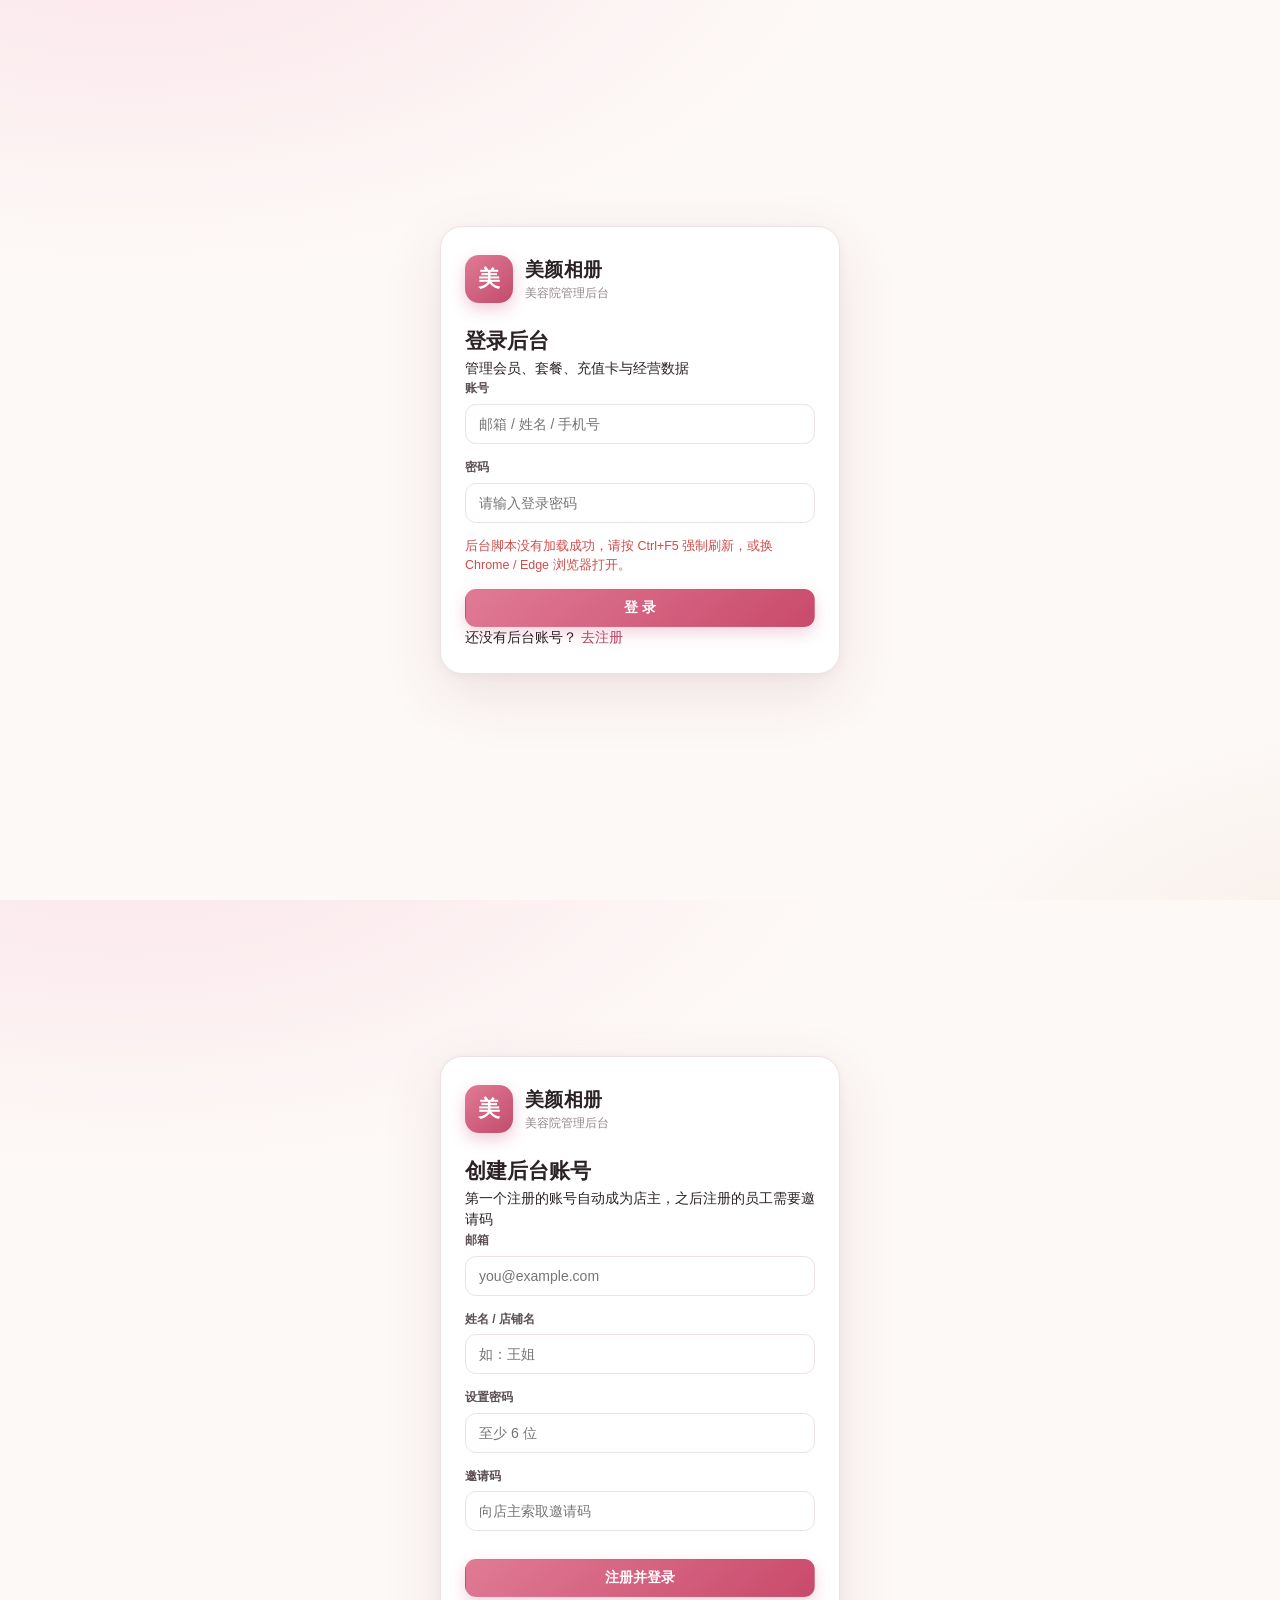
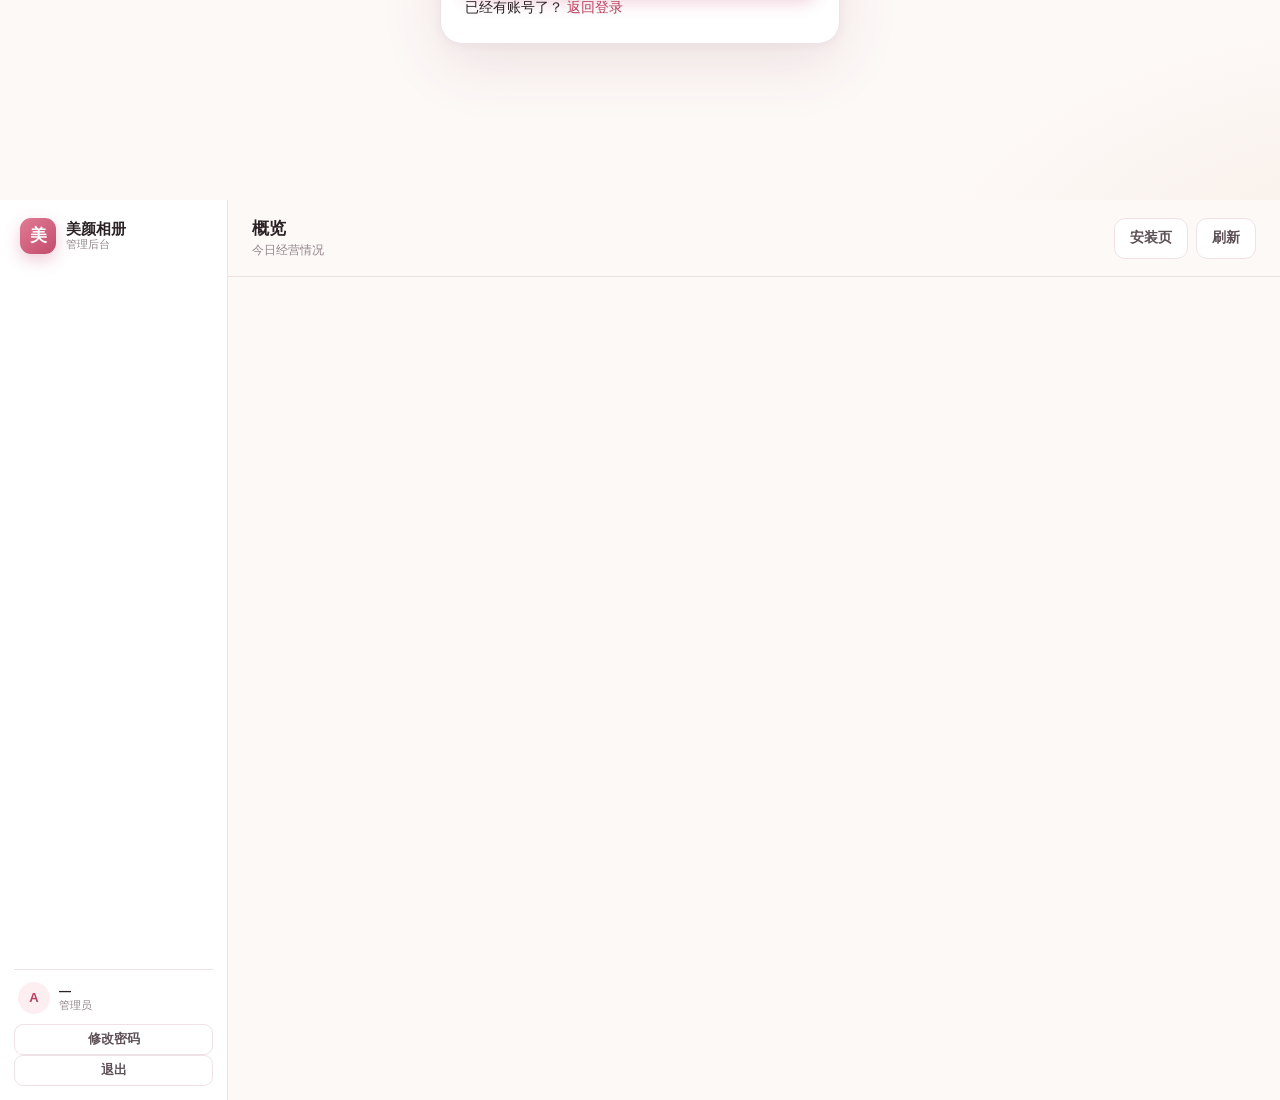
==== server/admin/index.html @ 5f528ef4 "美颜相册 iOS 源码 2026-11-10 02:32" ====
<!DOCTYPE html>
<html lang="zh-CN">
<head>
<meta charset="utf-8">
<meta name="viewport" content="width=device-width, initial-scale=1, viewport-fit=cover">
<meta name="theme-color" content="#fdf9f7">
<meta http-equiv="Cache-Control" content="no-cache, no-store, must-revalidate">
<meta http-equiv="Pragma" content="no-cache">
<meta http-equiv="Expires" content="0">
<title>美颜相册 · 美容院管理后台</title>
<link rel="icon" href="/dl/icon-57.png">
<link rel="stylesheet" href="/admin/css/app.css?v=20261110">
</head>
<body>

<!-- ========== 登录 ========== -->
<div id="authView" class="auth-wrap">
  <div class="auth-card">
    <div class="auth-brand">
      <div class="logo">美</div>
      <div>
        <h1 id="authShopName">美颜相册</h1>
        <p>美容院管理后台</p>
      </div>
    </div>

    <div class="auth-head">
      <h2 class="auth-title">登录后台</h2>
      <p class="auth-sub">管理会员、套餐、充值卡与经营数据</p>
    </div>

    <form id="loginForm" class="auth-form" novalidate>
      <label class="field">
        <span>账号</span>
        <input type="text" id="loginEmail" autocomplete="username" inputmode="email" placeholder="邮箱 / 姓名 / 手机号" required>
      </label>
      <label class="field">
        <span>密码</span>
        <input type="password" id="loginPassword" autocomplete="current-password" placeholder="请输入登录密码" required>
      </label>
      <div class="auth-msg" id="loginMsg"></div>
      <button class="btn primary block lg" type="submit" id="loginBtn">登 录</button>
    </form>

    <div class="auth-foot">
      <span>还没有后台账号？</span>
      <a href="#register" id="toSignup">去注册</a>
    </div>
  </div>
</div>

<!-- ========== 注册（独立页面） ========== -->
<div id="signupView" class="auth-wrap" hidden>
  <div class="auth-card">
    <div class="auth-brand">
      <div class="logo">美</div>
      <div>
        <h1 id="authShopName2">美颜相册</h1>
        <p>美容院管理后台</p>
      </div>
    </div>

    <div class="auth-head">
      <h2 class="auth-title">创建后台账号</h2>
      <p class="auth-sub">第一个注册的账号自动成为店主，之后注册的员工需要邀请码</p>
    </div>

    <form id="signupForm" class="auth-form" novalidate>
      <label class="field">
        <span>邮箱</span>
        <input type="email" id="suEmail" autocomplete="username" placeholder="you@example.com" required>
      </label>
      <label class="field">
        <span>姓名 / 店铺名</span>
        <input type="text" id="suName" placeholder="如：王姐" autocomplete="organization">
      </label>
      <label class="field">
        <span>设置密码</span>
        <input type="password" id="suPassword" autocomplete="new-password" placeholder="至少 6 位" required>
      </label>
      <label class="field" id="inviteField" hidden>
        <span>邀请码</span>
        <input type="text" id="suInvite" placeholder="向店主索取邀请码">
      </label>
      <div class="auth-msg" id="suMsg"></div>
      <button class="btn primary block lg" type="submit" id="suBtn">注册并登录</button>
    </form>

    <div class="auth-foot">
      <span>已经有账号了？</span>
      <a href="#login" id="toLogin">返回登录</a>
    </div>
  </div>
</div>

<!-- ========== 控制台 ========== -->
<div id="appView" class="app" hidden>
  <aside class="sidebar" id="sidebar">
    <div class="side-brand">
      <div class="logo sm">美</div>
      <div class="side-brand-text">
        <strong id="sideShopName">美颜相册</strong>
        <span>管理后台</span>
      </div>
    </div>
    <nav class="nav" id="nav"></nav>
    <div class="side-foot">
      <div class="side-user">
        <div class="avatar" id="userAvatar">A</div>
        <div class="side-user-text">
          <strong id="userEmail">—</strong>
          <span id="userRole">管理员</span>
        </div>
      </div>
      <div class="side-foot-btns">
        <button class="btn ghost block sm" id="pwdBtn">修改密码</button>
        <button class="btn ghost block sm" id="logoutBtn">退出</button>
      </div>
    </div>
  </aside>

  <main class="main">
    <header class="topbar">
      <button class="icon-btn only-mobile" id="menuBtn" aria-label="菜单">☰</button>
      <div class="topbar-title">
        <h2 id="pageTitle">概览</h2>
        <p id="pageSub">今日经营情况</p>
      </div>
      <div class="topbar-actions">
        <a class="btn ghost" href="/" target="_blank">安装页</a>
        <button class="btn ghost" id="refreshBtn">刷新</button>
      </div>
    </header>
    <div class="view" id="view"></div>
  </main>
</div>

<div class="modal-root" id="modalRoot"></div>
<div class="toast-root" id="toastRoot"></div>

<noscript>
  <div style="position:fixed;inset:0;z-index:99999;background:#fff;color:#333;padding:40px;font:16px/1.8 -apple-system,'PingFang SC',sans-serif">
    浏览器把 JavaScript 关掉了，后台无法运行。请在浏览器设置里允许本网站运行 JavaScript 后刷新。
  </div>
</noscript>

<script>
/* 兜底：脚本加载/运行异常时，把原因直接显示在登录框里，避免“点了没反应” */
(function () {
  function say(t) {
    var el = document.getElementById('loginMsg');
    if (el) el.textContent = t;
  }
  window.addEventListener('error', function (e) {
    if (e && e.target && e.target.tagName === 'SCRIPT') {
      say('脚本加载失败（' + (e.target.src || '') + '），请强制刷新 Ctrl+F5');
      return;
    }
    say('页面出错：' + ((e && e.message) || '未知错误') + '，请强制刷新 Ctrl+F5');
  }, true);
  window.addEventListener('unhandledrejection', function (e) {
    var r = e && e.reason;
    say('请求出错：' + ((r && r.message) || r || '未知错误'));
  });
  window.addEventListener('load', function () {
    if (typeof window.API !== 'object') {
      say('后台脚本没有加载成功，请按 Ctrl+F5 强制刷新，或换 Chrome / Edge 浏览器打开。');
    }
  });
})();
</script>

<script src="/admin/js/api.js?v=20261110"></script>
<script src="/admin/js/schema.js?v=20261110"></script>
<script src="/admin/js/ui.js?v=20261110"></script>
<script src="/admin/js/crud.js?v=20261110"></script>
<script src="/admin/js/app.js?v=20261110"></script>
</body>
</html>
---- admin/css/app.css ----
:root{
  --rose:#d95c7a;
  --rose-deep:#b8405e;
  --rose-light:#fdeef2;
  --cream:#fdf9f7;
  --card:#ffffff;
  --ink:#2b2226;
  --ink-soft:#5c4f55;
  --muted:#94868c;
  --line:#eee2e6;
  --ok:#2f9e6b;
  --ok-bg:#e8f7ef;
  --warn:#c9862a;
  --warn-bg:#fdf3e2;
  --bad:#cf4b4b;
  --bad-bg:#fdeceb;
  --radius:14px;
  --shadow:0 2px 10px rgba(90,50,65,.06), 0 8px 30px rgba(90,50,65,.05);
}

*{box-sizing:border-box;-webkit-tap-highlight-color:transparent}
html,body{margin:0;padding:0;height:100%}
body{
  font-family:-apple-system,BlinkMacSystemFont,"PingFang SC","Hiragino Sans GB","Microsoft YaHei",sans-serif;
  background:var(--cream);color:var(--ink);font-size:14px;line-height:1.55;
  -webkit-font-smoothing:antialiased;
}
button,input,select,textarea{font-family:inherit;font-size:inherit;color:inherit}
h1,h2,h3,h4,p{margin:0}
a{color:var(--rose-deep);text-decoration:none}

/* ---------- 登录 ---------- */
.auth-wrap{
  min-height:100%;display:flex;align-items:center;justify-content:center;padding:24px 16px;
  background:radial-gradient(1200px 600px at 10% -10%, #fbe4ea 0%, transparent 60%),
             radial-gradient(900px 500px at 110% 110%, #f6ece4 0%, transparent 55%), var(--cream);
}
.auth-card{
  width:100%;max-width:400px;background:var(--card);border-radius:22px;padding:28px 24px 24px;
  box-shadow:0 20px 60px rgba(120,60,80,.12), 0 2px 8px rgba(120,60,80,.06);
  border:1px solid var(--line);
}
.auth-brand{display:flex;align-items:center;gap:12px;margin-bottom:22px}
.logo{
  width:48px;height:48px;border-radius:14px;flex:0 0 auto;
  background:linear-gradient(140deg,#e07b95,#c34b6c);color:#fff;
  display:flex;align-items:center;justify-content:center;font-size:22px;font-weight:700;
  box-shadow:0 6px 16px rgba(195,75,108,.28);
}
.logo.sm{width:36px;height:36px;border-radius:11px;font-size:17px}
.auth-brand h1{font-size:19px;font-weight:700;letter-spacing:.3px}
.auth-brand p{font-size:12px;color:var(--muted)}
.auth-tabs{display:flex;gap:6px;background:#f7f1f3;border-radius:12px;padding:4px;margin-bottom:18px}
.auth-tab{
  flex:1;border:0;background:transparent;padding:9px 0;border-radius:9px;cursor:pointer;
  font-weight:600;color:var(--ink-soft);transition:.18s;
}
.auth-tab.active{background:#fff;color:var(--rose-deep);box-shadow:0 2px 8px rgba(120,60,80,.1)}
.auth-form{display:flex;flex-direction:column;gap:14px}
.field{display:flex;flex-direction:column;gap:6px}
.field > span{font-size:12px;font-weight:600;color:var(--ink-soft)}
.field input,.field select,.field textarea{
  width:100%;padding:11px 13px;border:1px solid var(--line);border-radius:11px;background:#fff;
  outline:none;transition:.16s;
}
.field input:focus,.field select:focus,.field textarea:focus{
  border-color:var(--rose);box-shadow:0 0 0 3px rgba(217,92,122,.12);
}
.field textarea{min-height:84px;resize:vertical}
.row-inline{display:flex;gap:8px}
.row-inline input{flex:1}
.auth-msg{font-size:12.5px;color:var(--bad);min-height:0}
.auth-msg.ok{color:var(--ok)}
.auth-tip{font-size:11.5px;color:var(--muted);line-height:1.6}

/* ---------- 按钮 ---------- */
.btn{
  border:1px solid transparent;border-radius:11px;padding:9px 15px;cursor:pointer;
  font-weight:600;font-size:13.5px;transition:.16s;white-space:nowrap;
  background:#f4eef0;color:var(--ink-soft);
}
.btn:hover{filter:brightness(.98)}
.btn:active{transform:translateY(1px)}
.btn.primary{background:linear-gradient(140deg,#e07b95,#c94a6b);color:#fff;box-shadow:0 6px 16px rgba(201,74,107,.24)}
.btn.ghost{background:#fff;border-color:var(--line);color:var(--ink-soft)}
.btn.ghost:hover{border-color:#e3cdd4;color:var(--rose-deep)}
.btn.danger{background:var(--bad-bg);color:var(--bad)}
.btn.sm{padding:6px 11px;font-size:12.5px;border-radius:9px}
.btn.block{width:100%;display:block}
.btn:disabled{opacity:.55;cursor:not-allowed}
.icon-btn{
  border:1px solid var(--line);background:#fff;border-radius:10px;width:36px;height:36px;
  display:inline-flex;align-items:center;justify-content:center;cursor:pointer;font-size:16px;color:var(--ink-soft);
}

/* ---------- 布局 ---------- */
.app{display:flex;height:100%;overflow:hidden}
.sidebar{
  width:228px;flex:0 0 228px;background:#fff;border-right:1px solid var(--line);
  display:flex;flex-direction:column;padding:18px 14px 14px;
}
.side-brand{display:flex;align-items:center;gap:10px;padding:0 6px 18px}
.side-brand-text{display:flex;flex-direction:column;line-height:1.25;min-width:0}
.side-brand-text strong{font-size:14.5px;white-space:nowrap;overflow:hidden;text-overflow:ellipsis}
.side-brand-text span{font-size:11px;color:var(--muted)}
.nav{flex:1;overflow-y:auto;display:flex;flex-direction:column;gap:2px;margin:0 -4px;padding:0 4px}
.nav-item{
  display:flex;align-items:center;gap:10px;padding:9px 11px;border-radius:10px;cursor:pointer;
  color:var(--ink-soft);font-size:13.5px;font-weight:500;border:0;background:transparent;text-align:left;width:100%;
}
.nav-item:hover{background:#faf4f6}
.nav-item.active{background:var(--rose-light);color:var(--rose-deep);font-weight:700}
.nav-item .ico{width:18px;text-align:center;font-size:14px;opacity:.85}
.nav-group{font-size:10.5px;color:var(--muted);padding:14px 11px 5px;letter-spacing:.6px;font-weight:700}
.side-foot{border-top:1px solid var(--line);padding-top:12px;display:flex;flex-direction:column;gap:10px}
.side-user{display:flex;align-items:center;gap:9px;padding:0 4px;min-width:0}
.avatar{
  width:32px;height:32px;border-radius:50%;background:var(--rose-light);color:var(--rose-deep);
  display:flex;align-items:center;justify-content:center;font-weight:700;font-size:13px;flex:0 0 auto;
}
.side-user-text{display:flex;flex-direction:column;line-height:1.25;min-width:0}
.side-user-text strong{font-size:12px;white-space:nowrap;overflow:hidden;text-overflow:ellipsis}
.side-user-text span{font-size:10.5px;color:var(--muted)}

.main{flex:1;display:flex;flex-direction:column;min-width:0;height:100%}
.topbar{
  display:flex;align-items:center;gap:14px;padding:16px 24px;background:rgba(253,249,247,.9);
  border-bottom:1px solid var(--line);backdrop-filter:blur(8px);position:sticky;top:0;z-index:5;
}
.topbar-title{flex:1;min-width:0}
.topbar-title h2{font-size:17px;font-weight:700}
.topbar-title p{font-size:11.5px;color:var(--muted)}
.topbar-actions{display:flex;gap:8px}
.only-mobile{display:none}
.view{flex:1;overflow-y:auto;padding:20px 24px 40px}

/* ---------- 通用块 ---------- */
.grid{display:grid;gap:14px}
.g4{grid-template-columns:repeat(4,1fr)}
.g3{grid-template-columns:repeat(3,1fr)}
.g2{grid-template-columns:repeat(2,1fr)}
.card{background:var(--card);border:1px solid var(--line);border-radius:var(--radius);padding:16px 18px;box-shadow:var(--shadow)}
.stat{display:flex;flex-direction:column;gap:5px}
.stat .k{font-size:11.5px;color:var(--muted);font-weight:600}
.stat .v{font-size:24px;font-weight:800;letter-spacing:-.5px;font-variant-numeric:tabular-nums}
.stat .d{font-size:11px;color:var(--muted)}
.stat .v.rose{color:var(--rose-deep)}
.stat .v.ok{color:var(--ok)}
.stat .v.bad{color:var(--bad)}

.section-head{display:flex;align-items:center;gap:10px;margin:24px 0 12px}
.section-head h3{font-size:14.5px;font-weight:700}
.section-head .sp{flex:1}

.toolbar{display:flex;gap:8px;align-items:center;margin-bottom:12px;flex-wrap:wrap}
.search{
  flex:1;min-width:160px;max-width:320px;padding:9px 12px;border:1px solid var(--line);
  border-radius:10px;background:#fff;outline:none;
}
.search:focus{border-color:var(--rose);box-shadow:0 0 0 3px rgba(217,92,122,.12)}

table{width:100%;border-collapse:collapse;font-size:13px}
thead th{
  text-align:left;font-size:11.5px;color:var(--muted);font-weight:700;padding:9px 10px;
  border-bottom:1px solid var(--line);white-space:nowrap;
}
tbody td{padding:11px 10px;border-bottom:1px solid #f7f1f3;vertical-align:middle}
tbody tr:hover{background:#fdf8fa}
tbody tr:last-child td{border-bottom:0}
.td-main{font-weight:600}
.td-sub{font-size:11.5px;color:var(--muted)}
.td-actions{text-align:right;white-space:nowrap}
.empty{text-align:center;color:var(--muted);padding:40px 0;font-size:13px}
.empty .big{font-size:30px;display:block;margin-bottom:8px;opacity:.35}

.badge{display:inline-flex;align-items:center;gap:4px;padding:2px 8px;border-radius:20px;font-size:11px;font-weight:700}
.badge.ok{background:var(--ok-bg);color:var(--ok)}
.badge.warn{background:var(--warn-bg);color:var(--warn)}
.badge.bad{background:var(--bad-bg);color:var(--bad)}
.badge.info{background:var(--rose-light);color:var(--rose-deep)}
.badge.gray{background:#f2eef0;color:var(--muted)}

.thumb{width:42px;height:42px;border-radius:9px;object-fit:cover;background:#f4eef0;display:block}
.chip{display:inline-block;padding:2px 8px;border-radius:20px;background:#f6f0f2;font-size:11px;color:var(--ink-soft);margin:2px 4px 2px 0}

/* ---------- 弹窗 ---------- */
.modal-root{position:fixed;inset:0;pointer-events:none;z-index:100}
.modal-mask{
  position:fixed;inset:0;background:rgba(45,30,36,.4);display:flex;align-items:center;justify-content:center;
  padding:20px;pointer-events:auto;animation:fade .16s ease;
}
@keyframes fade{from{opacity:0}to{opacity:1}}
@keyframes pop{from{opacity:0;transform:translateY(10px) scale(.985)}to{opacity:1;transform:none}}
.modal{
  background:#fff;border-radius:18px;width:100%;max-width:520px;max-height:88vh;display:flex;flex-direction:column;
  box-shadow:0 30px 80px rgba(60,30,45,.25);animation:pop .18s ease;
}
.modal.wide{max-width:760px}
.modal-head{display:flex;align-items:center;padding:16px 20px;border-bottom:1px solid var(--line)}
.modal-head h3{flex:1;font-size:15px;font-weight:700}
.modal-body{padding:18px 20px;overflow-y:auto;display:flex;flex-direction:column;gap:14px}
.modal-foot{display:flex;gap:8px;justify-content:flex-end;padding:14px 20px;border-top:1px solid var(--line)}

/* ---------- Toast ---------- */
.toast-root{position:fixed;left:50%;bottom:28px;transform:translateX(-50%);z-index:200;display:flex;flex-direction:column;gap:8px;align-items:center;pointer-events:none}
.toast{
  background:#2b2226;color:#fff;padding:10px 18px;border-radius:22px;font-size:13px;
  box-shadow:0 10px 30px rgba(0,0,0,.2);animation:pop .18s ease;max-width:80vw;
}
.toast.ok{background:#2f7a55}
.toast.bad{background:#b13b3b}

/* ---------- 套餐卡 ---------- */
.pkg-grid{display:grid;grid-template-columns:repeat(auto-fill,minmax(220px,1fr));gap:14px}
.pkg{
  border:1px solid var(--line);border-radius:16px;padding:16px;background:#fff;display:flex;flex-direction:column;gap:8px;
  position:relative;overflow:hidden;
}
.pkg.hot{border-color:#f0c6d2;box-shadow:0 8px 26px rgba(201,74,107,.12)}
.pkg-name{font-size:15px;font-weight:800}
.pkg-price{font-size:26px;font-weight:800;color:var(--rose-deep);letter-spacing:-.5px}
.pkg-price small{font-size:12px;font-weight:600;color:var(--muted);margin-left:2px}
.pkg-desc{font-size:12px;color:var(--ink-soft);min-height:34px}
.pkg-items{display:flex;flex-wrap:wrap;gap:4px}
.pkg-flag{position:absolute;top:0;right:0;background:var(--rose);color:#fff;font-size:10.5px;font-weight:700;padding:3px 10px;border-bottom-left-radius:10px}

/* ---------- 空状态 / 加载 ---------- */
.loading{display:flex;align-items:center;justify-content:center;padding:60px 0;color:var(--muted);gap:10px}
.spin{width:16px;height:16px;border:2px solid #edd9df;border-top-color:var(--rose);border-radius:50%;animation:sp .7s linear infinite}
@keyframes sp{to{transform:rotate(360deg)}}

/* ---------- 响应式 ---------- */
@media (max-width:900px){
  .g4{grid-template-columns:repeat(2,1fr)}
  .g3{grid-template-columns:repeat(2,1fr)}
}
@media (max-width:720px){
  .only-mobile{display:inline-flex}
  .sidebar{
    position:fixed;left:0;top:0;bottom:0;z-index:60;transform:translateX(-100%);
    transition:transform .22s ease;box-shadow:0 0 40px rgba(0,0,0,.15);
  }
  .sidebar.open{transform:none}
  .view{padding:16px 14px 40px}
  .topbar{padding:12px 14px}
  .g4,.g3,.g2{grid-template-columns:1fr 1fr}
  .stat .v{font-size:20px}
  .pkg-grid{grid-template-columns:1fr 1fr}
}
@media (max-width:460px){
  .g4,.g3,.g2{grid-template-columns:1fr}
  .pkg-grid{grid-template-columns:1fr}
}
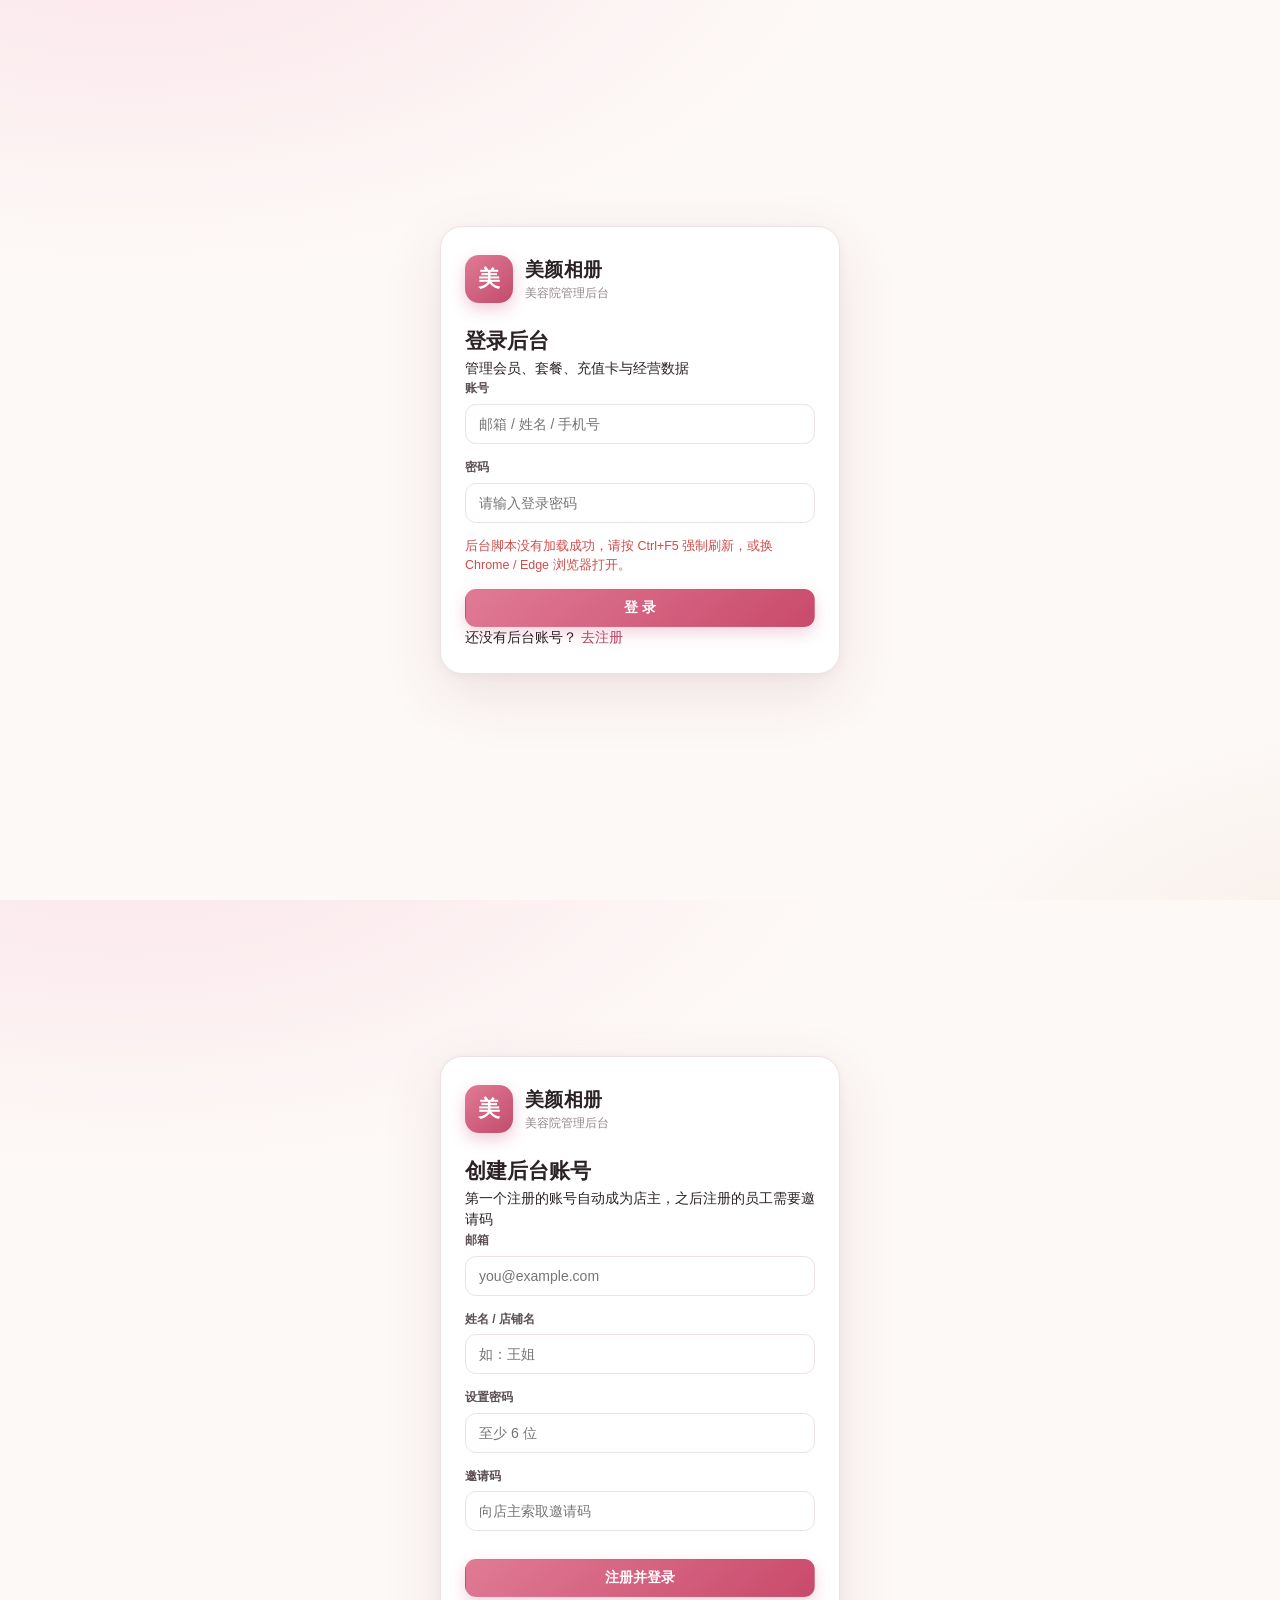
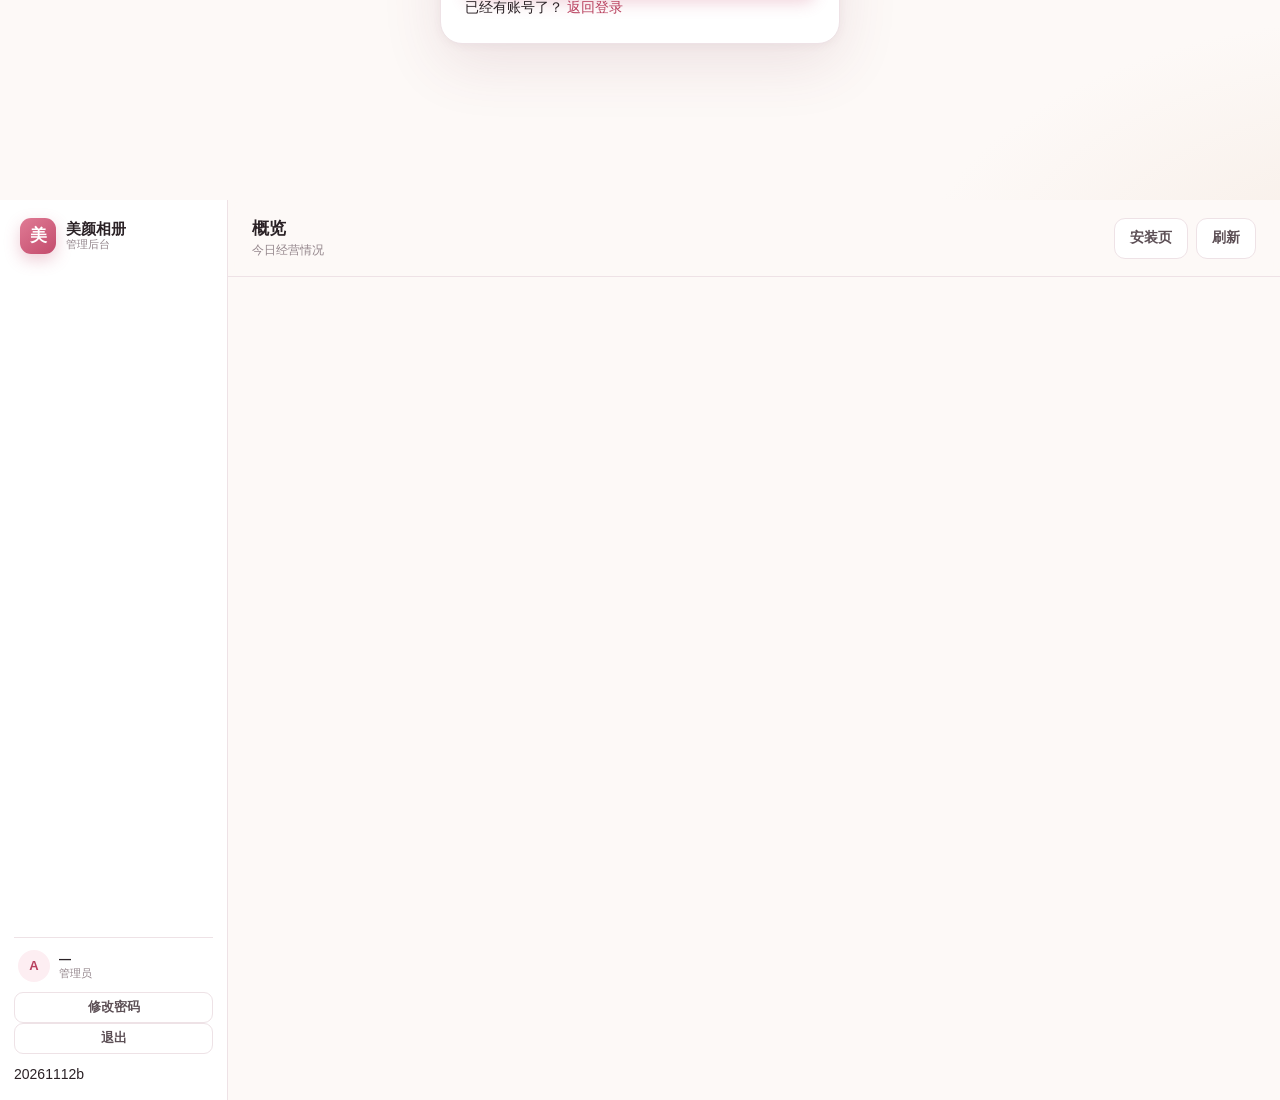
==== commit 54c754e0: "feat: 用户板块提到侧栏第二位 + 概览顶部横条，修缓存导致菜单不出现" ====
--- a/server/admin/index.html
+++ b/server/admin/index.html
@@ -9,7 +9,7 @@
 <meta http-equiv="Expires" content="0">
 <title>美颜相册 · 美容院管理后台</title>
 <link rel="icon" href="/dl/icon-57.png">
-<link rel="stylesheet" href="/admin/css/app.css?v=20261110">
+<link rel="stylesheet" href="/admin/css/app.css?v=20261112b">
 </head>
 <body>
 
@@ -116,6 +116,7 @@
         <button class="btn ghost block sm" id="pwdBtn">修改密码</button>
         <button class="btn ghost block sm" id="logoutBtn">退出</button>
       </div>
+      <div class="side-build" id="sideBuild">20261112b</div>
     </div>
   </aside>
 
@@ -127,6 +128,10 @@
         <p id="pageSub">今日经营情况</p>
       </div>
       <div class="topbar-actions">
+        <div class="tenant-pick" id="tenantPickWrap" hidden>
+          <span class="tenant-pick-label">当前板块</span>
+          <select id="tenantPick" title="切换板块，所有列表只看这一个板块的数据"></select>
+        </div>
         <a class="btn ghost" href="/" target="_blank">安装页</a>
         <button class="btn ghost" id="refreshBtn">刷新</button>
       </div>
@@ -170,10 +175,10 @@
 })();
 </script>
 
-<script src="/admin/js/api.js?v=20261110"></script>
-<script src="/admin/js/schema.js?v=20261110"></script>
-<script src="/admin/js/ui.js?v=20261110"></script>
-<script src="/admin/js/crud.js?v=20261110"></script>
-<script src="/admin/js/app.js?v=20261110"></script>
+<script src="/admin/js/api.js?v=20261112b"></script>
+<script src="/admin/js/schema.js?v=20261112b"></script>
+<script src="/admin/js/ui.js?v=20261112b"></script>
+<script src="/admin/js/crud.js?v=20261112b"></script>
+<script src="/admin/js/app.js?v=20261112b"></script>
 </body>
 </html>
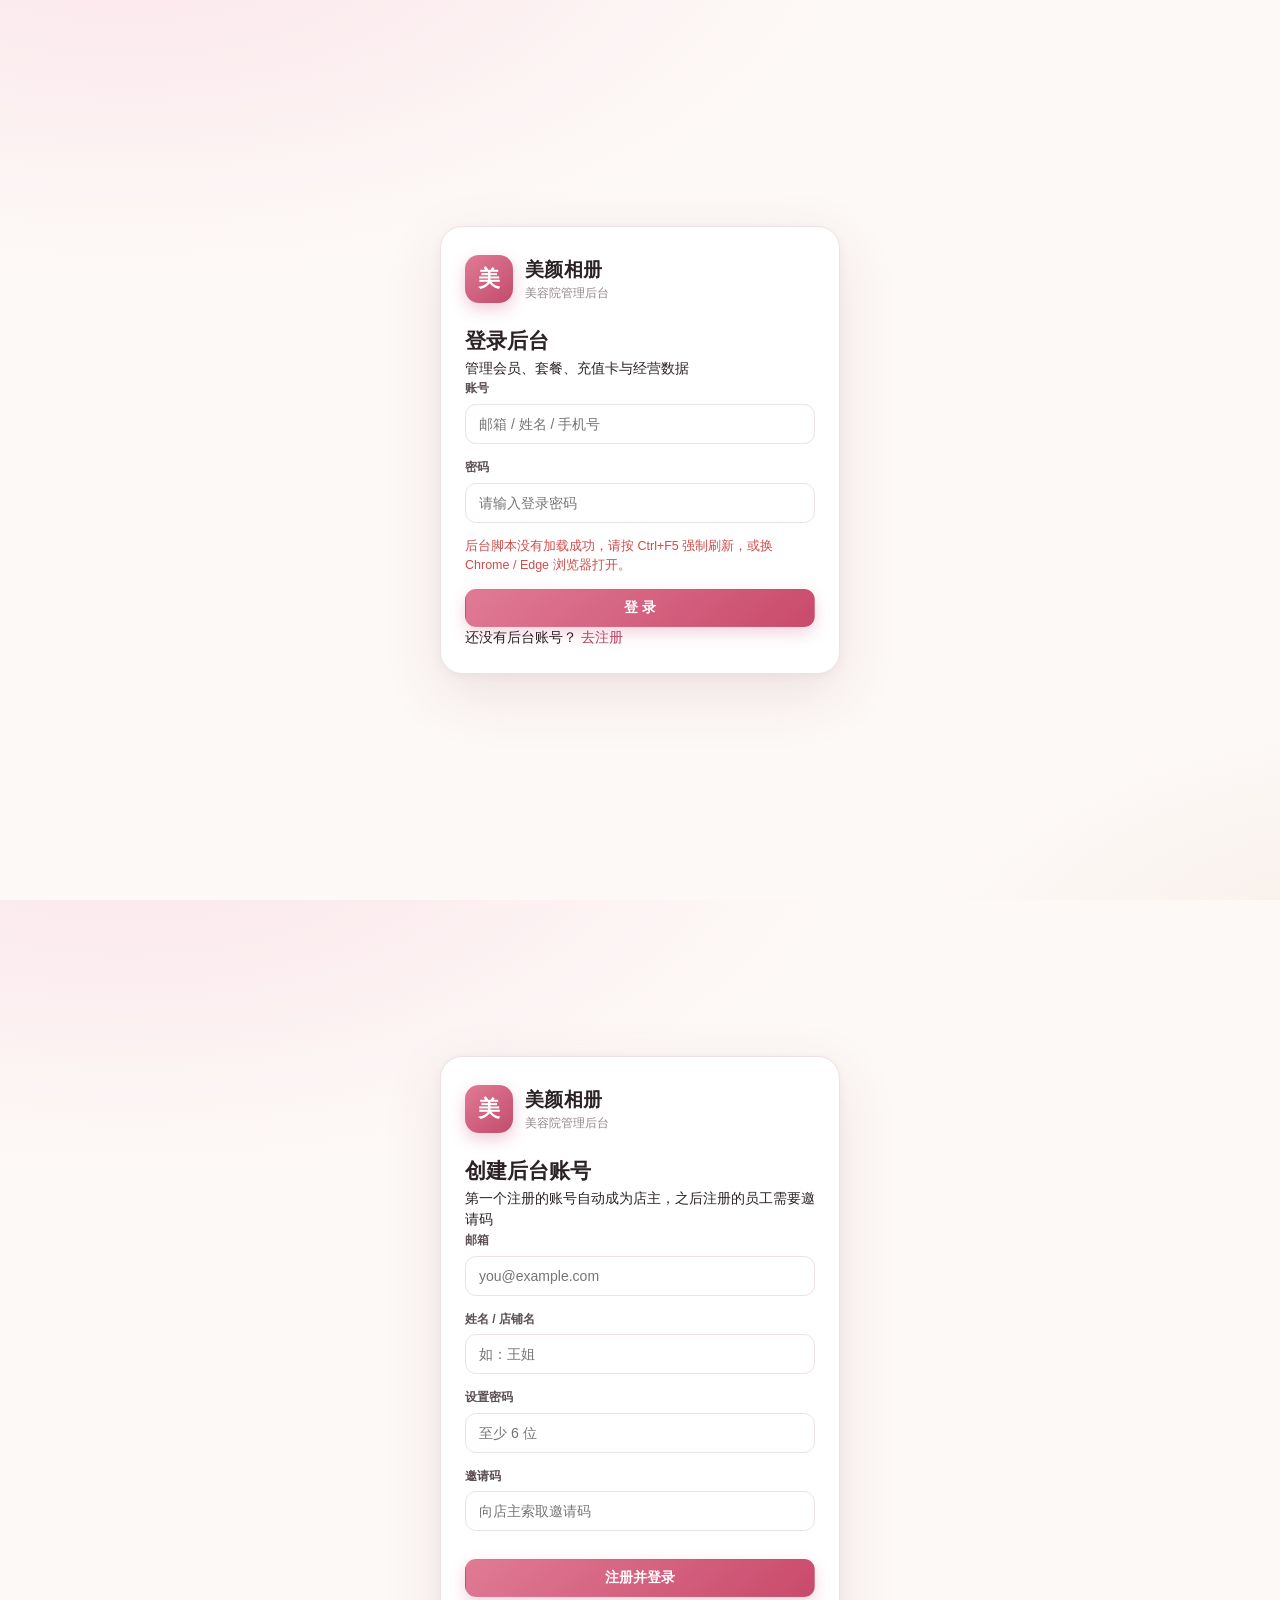
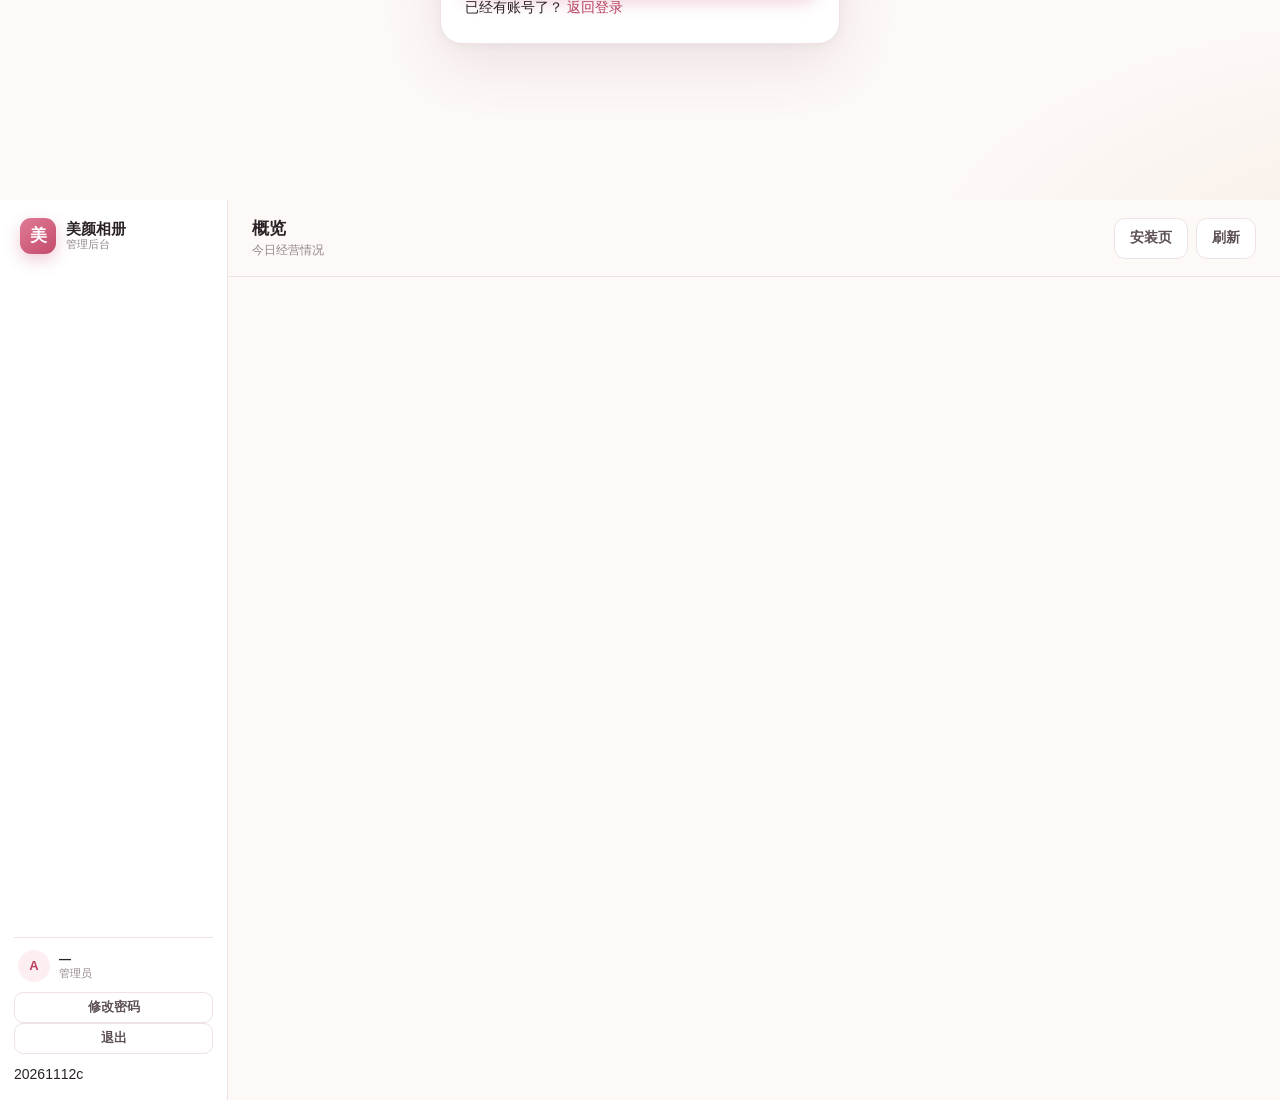
==== commit da492c9c: "fix: 对比图改为按照片配对现算（后台不再空白）；视频导入改用异步 API 抽帧读时长；拍照先查相机权限" ====
--- a/server/admin/index.html
+++ b/server/admin/index.html
@@ -9,7 +9,7 @@
 <meta http-equiv="Expires" content="0">
 <title>美颜相册 · 美容院管理后台</title>
 <link rel="icon" href="/dl/icon-57.png">
-<link rel="stylesheet" href="/admin/css/app.css?v=20261112b">
+<link rel="stylesheet" href="/admin/css/app.css?v=20261112c">
 </head>
 <body>
 
@@ -116,7 +116,7 @@
         <button class="btn ghost block sm" id="pwdBtn">修改密码</button>
         <button class="btn ghost block sm" id="logoutBtn">退出</button>
       </div>
-      <div class="side-build" id="sideBuild">20261112b</div>
+      <div class="side-build" id="sideBuild">20261112c</div>
     </div>
   </aside>
 
@@ -175,10 +175,10 @@
 })();
 </script>
 
-<script src="/admin/js/api.js?v=20261112b"></script>
-<script src="/admin/js/schema.js?v=20261112b"></script>
-<script src="/admin/js/ui.js?v=20261112b"></script>
-<script src="/admin/js/crud.js?v=20261112b"></script>
-<script src="/admin/js/app.js?v=20261112b"></script>
+<script src="/admin/js/api.js?v=20261112c"></script>
+<script src="/admin/js/schema.js?v=20261112c"></script>
+<script src="/admin/js/ui.js?v=20261112c"></script>
+<script src="/admin/js/crud.js?v=20261112c"></script>
+<script src="/admin/js/app.js?v=20261112c"></script>
 </body>
 </html>
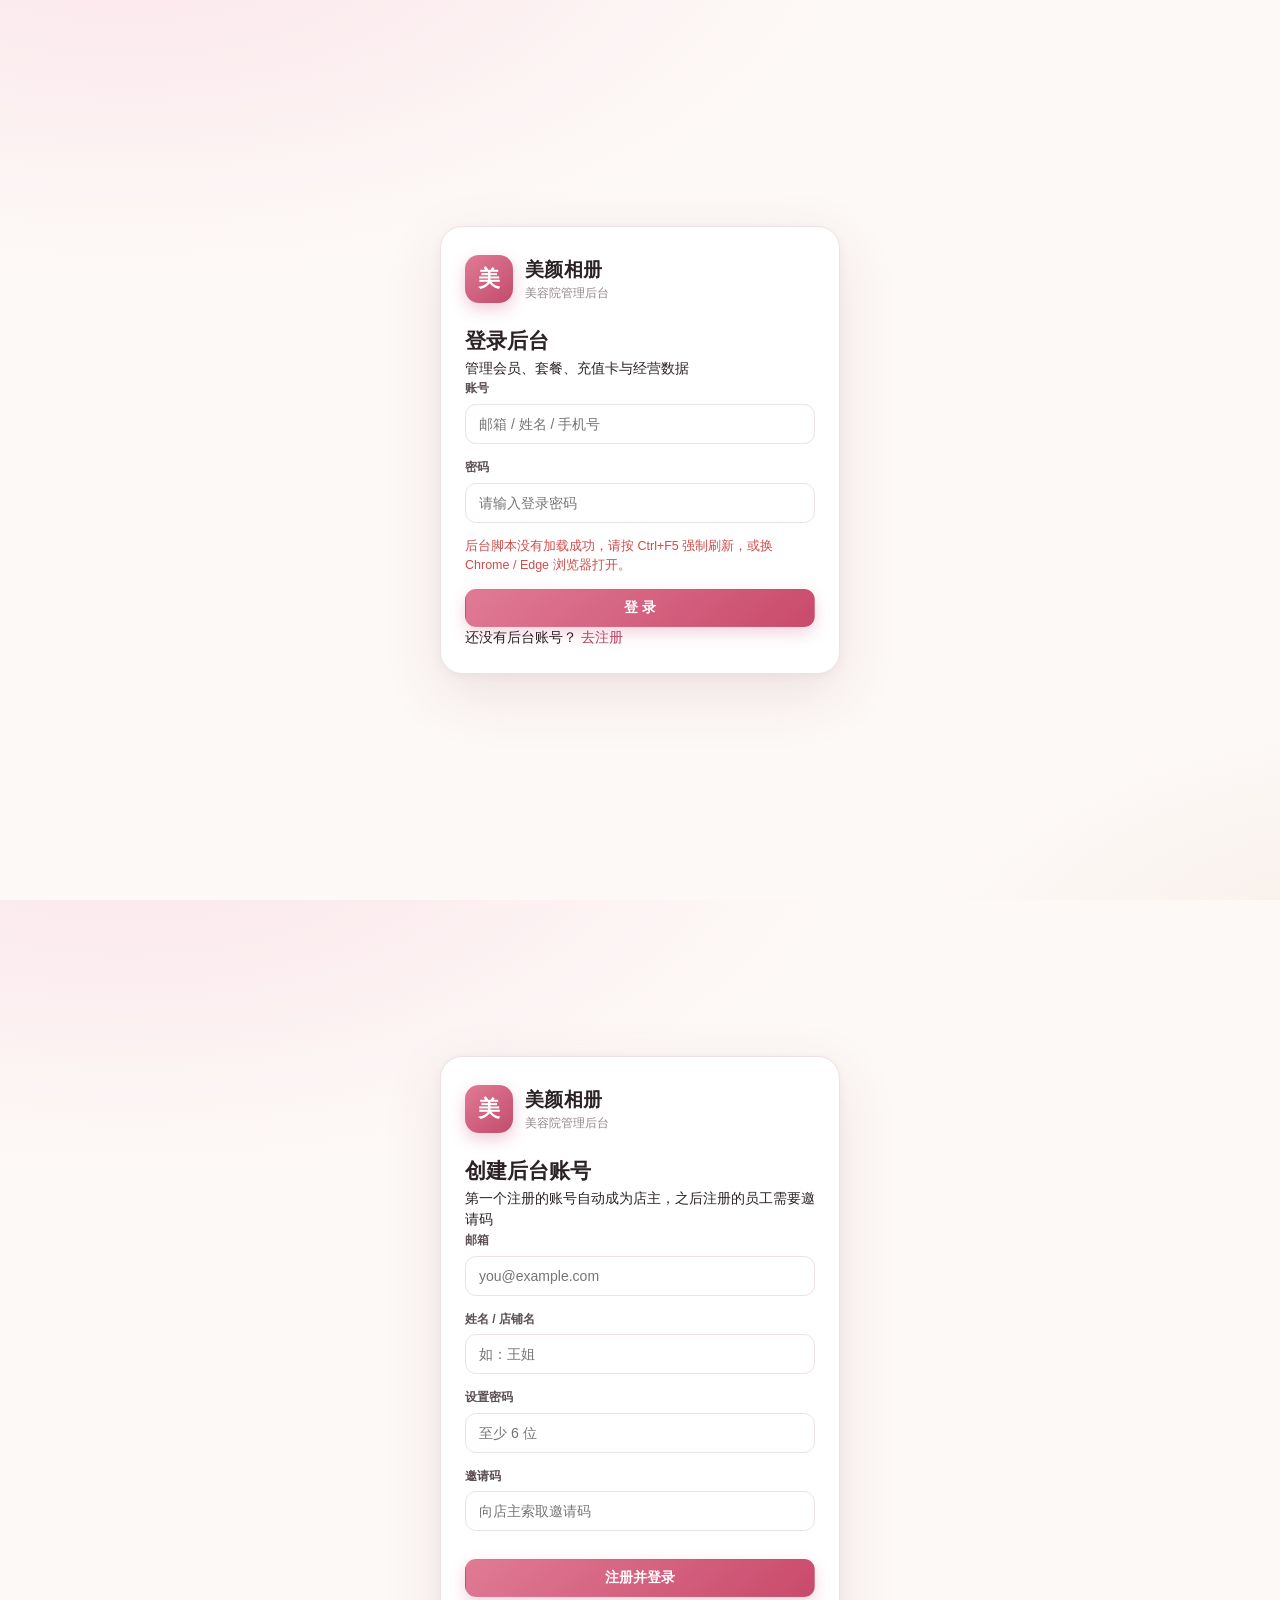
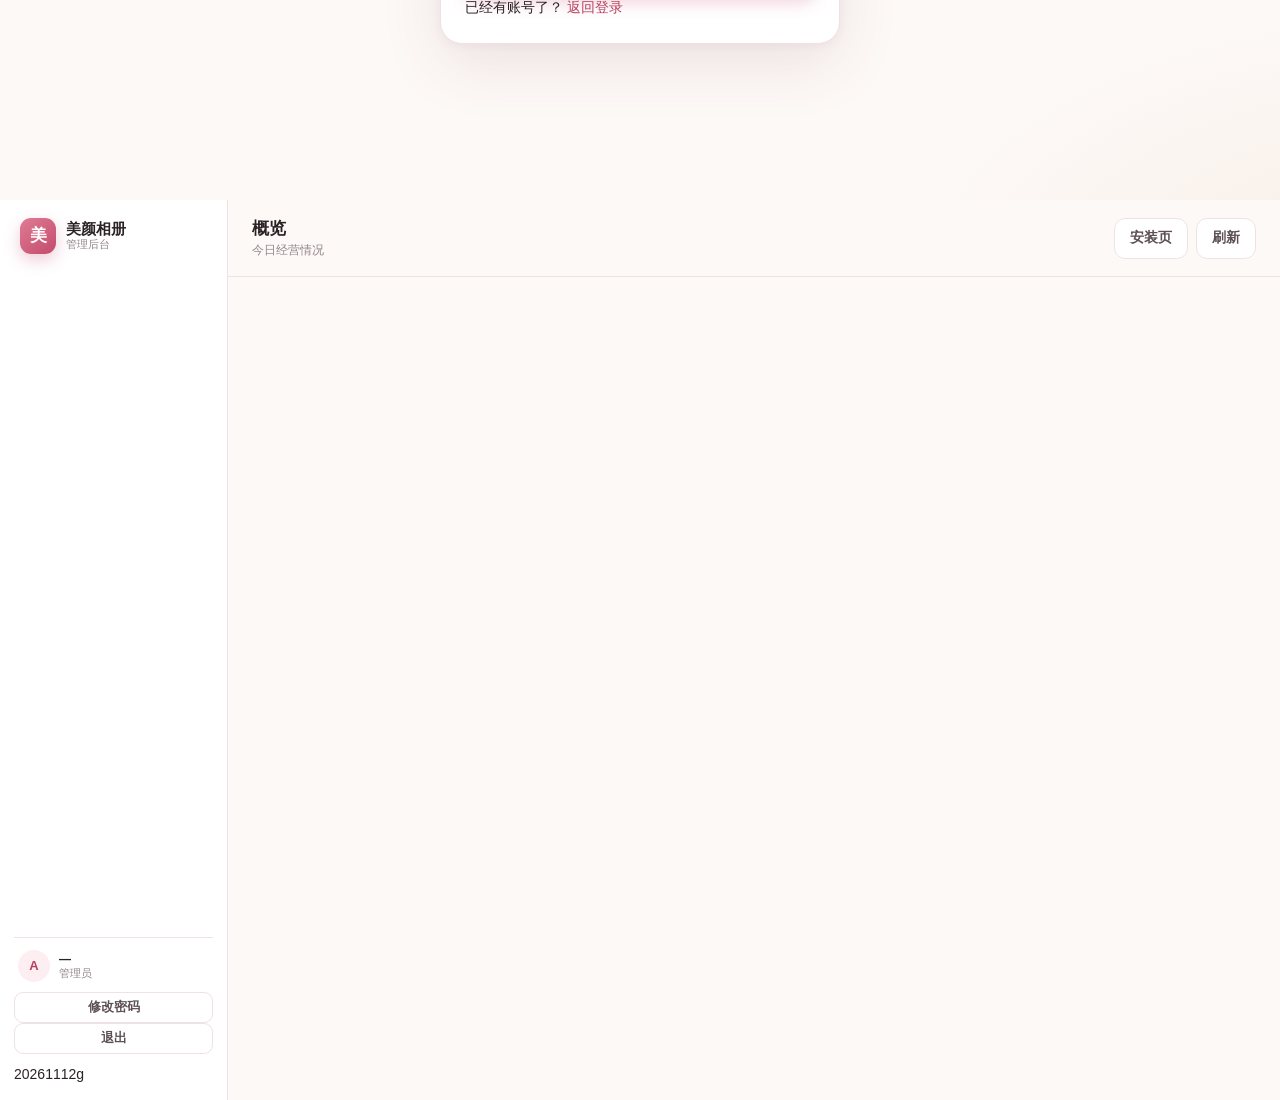
==== commit c7a6f9d8: "feat: 对比图点开看大图——后台可并排/滑块+点图放大，App 点预览进全屏可缩放" ====
--- a/server/admin/index.html
+++ b/server/admin/index.html
@@ -9,7 +9,7 @@
 <meta http-equiv="Expires" content="0">
 <title>美颜相册 · 美容院管理后台</title>
 <link rel="icon" href="/dl/icon-57.png">
-<link rel="stylesheet" href="/admin/css/app.css?v=20261112c">
+<link rel="stylesheet" href="/admin/css/app.css?v=20261112g">
 </head>
 <body>
 
@@ -116,7 +116,7 @@
         <button class="btn ghost block sm" id="pwdBtn">修改密码</button>
         <button class="btn ghost block sm" id="logoutBtn">退出</button>
       </div>
-      <div class="side-build" id="sideBuild">20261112c</div>
+      <div class="side-build" id="sideBuild">20261112g</div>
     </div>
   </aside>
 
@@ -175,10 +175,10 @@
 })();
 </script>
 
-<script src="/admin/js/api.js?v=20261112c"></script>
-<script src="/admin/js/schema.js?v=20261112c"></script>
-<script src="/admin/js/ui.js?v=20261112c"></script>
-<script src="/admin/js/crud.js?v=20261112c"></script>
-<script src="/admin/js/app.js?v=20261112c"></script>
+<script src="/admin/js/api.js?v=20261112g"></script>
+<script src="/admin/js/schema.js?v=20261112g"></script>
+<script src="/admin/js/ui.js?v=20261112g"></script>
+<script src="/admin/js/crud.js?v=20261112g"></script>
+<script src="/admin/js/app.js?v=20261112g"></script>
 </body>
 </html>
